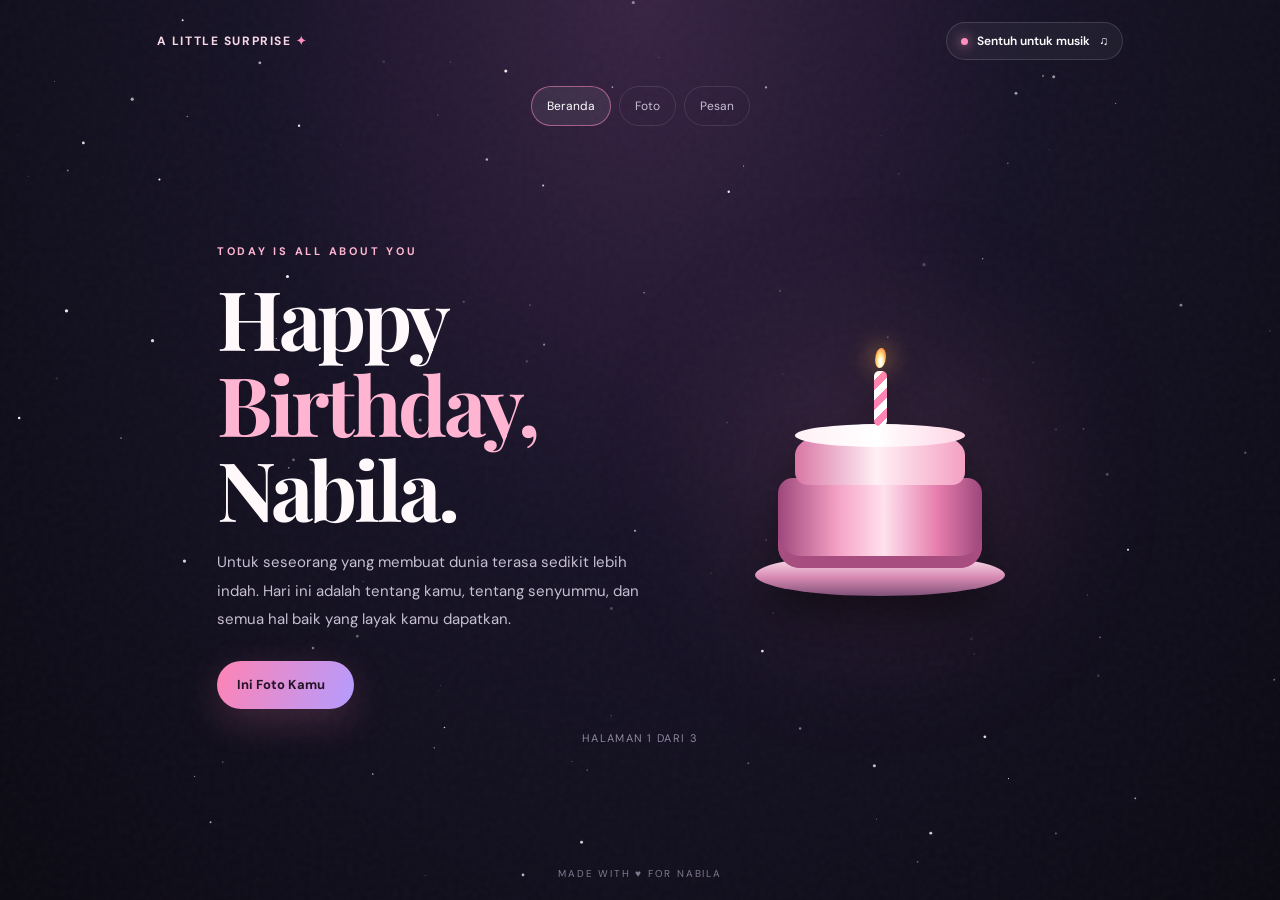
==== index.html @ 0dfed2e5 "Add files via upload" ====
<!DOCTYPE html>
<html lang="id">
<head>
<meta charset="UTF-8">
<meta name="viewport" content="width=device-width, initial-scale=1">
<meta name="theme-color" content="#100d1d">
<title>Untuk Nabila — Selamat Ulang Tahun</title>
<link rel="preconnect" href="https://fonts.googleapis.com">
<link rel="preconnect" href="https://fonts.gstatic.com" crossorigin>
<link href="https://fonts.googleapis.com/css2?family=DM+Sans:wght@400;500;600;700&family=Playfair+Display:wght@500;600;700&display=swap" rel="stylesheet">
<link rel="stylesheet" href="style.css">
</head>
<body>
<canvas id="stars" aria-hidden="true"></canvas><div class="noise" aria-hidden="true"></div>
<div class="site">
<header class="topbar"><a class="brand" href="index.html">A LITTLE SURPRISE <span>✦</span></a><button class="music" id="musicButton" type="button" aria-label="Putar atau hentikan musik"><span class="music-dot"></span><span data-music-label>Putar musik</span> ♫</button></header>
<nav class="page-nav" aria-label="Navigasi halaman"><a href="index.html" aria-current="page">Beranda</a><a href="foto.html">Foto</a><a href="pesan.html">Pesan</a></nav>
<main class="content">
<section class="hero">
<div class="hero-copy"><div class="eyebrow">Today is all about you</div><h1>Happy<span>Birthday,</span>Nabila.</h1><p class="lead">Untuk seseorang yang membuat dunia terasa sedikit lebih indah. Hari ini adalah tentang kamu, tentang senyummu, dan semua hal baik yang layak kamu dapatkan.</p><div class="button-row"><a class="button primary" href="foto.html">Ini Foto Kamu<span aria-hidden="true"></span></a></div></div>
<div class="hero-art" role="img" aria-label="Ilustrasi kue ulang tahun dengan lilin menyala"><div class="cake-glow"></div><div class="cake"><div class="cake-plate"></div><div class="cake-base"></div><div class="cake-top"></div><div class="cake-icing"></div><div class="candle"><div class="flame"></div></div></div></div>
</section>
<div class="page-indicator">HALAMAN 1 DARI 3</div>
</main>
<footer class="footer">MADE WITH ♥ FOR NABILA</footer>
</div>
<div class="music-hint" id="musicHint" role="status" aria-live="polite"></div>
<script src="script.js"></script>
</body>
</html>
---- style.css ----
:root{color-scheme:dark;--bg:#100d1d;--pink:#ff8fbd;--lav:#c5b6ff;--white:#fff9fc;--muted:#c7bfd2}
*{box-sizing:border-box}
html{min-height:100%;scroll-behavior:smooth}
body{margin:0;min-height:100vh;background:radial-gradient(ellipse at 50% 0%,#382344 0%,#171326 43%,#0b0a13 100%);color:var(--white);font-family:'DM Sans',sans-serif;overflow-x:hidden}
#stars,.noise{position:fixed;inset:0;pointer-events:none}
#stars{z-index:0}
.noise{z-index:0;opacity:.1;background-image:url("data:image/svg+xml,%3Csvg viewBox='0 0 180 180' xmlns='http://www.w3.org/2000/svg'%3E%3Cfilter id='n'%3E%3CfeTurbulence type='fractalNoise' baseFrequency='.8' numOctaves='4' stitchTiles='stitch'/%3E%3C/filter%3E%3Crect width='100%25' height='100%25' filter='url(%23n)' opacity='.3'/%3E%3C/svg%3E")}
.site{position:relative;z-index:1;min-height:100vh;display:flex;flex-direction:column}
.topbar{width:min(1120px,100%);margin:0 auto;padding:22px 6%;display:flex;align-items:center;justify-content:space-between;gap:14px}
.brand{color:#f8d8e7;font-size:12px;font-weight:700;letter-spacing:.13em;text-decoration:none;white-space:nowrap}
.brand span{color:var(--pink)}
.music{display:flex;align-items:center;gap:9px;border:1px solid #ffffff24;background:#ffffff0c;color:#fff;padding:10px 14px;border-radius:30px;font:600 12px 'DM Sans',sans-serif;cursor:pointer;backdrop-filter:blur(12px)}
.music-dot{width:7px;height:7px;background:var(--pink);border-radius:50%;box-shadow:0 0 12px var(--pink)}
.page-nav{display:flex;justify-content:center;gap:8px;padding:4px 16px 18px}
.page-nav a{min-height:40px;padding:10px 15px;display:inline-flex;align-items:center;justify-content:center;border:1px solid #ffffff1c;border-radius:30px;color:#c7bfd2;text-decoration:none;font-size:12px;transition:background .2s,color .2s,border-color .2s}
.page-nav a:hover,.page-nav a[aria-current="page"]{color:#fff;background:#ffffff12;border-color:#ff8fbd88}
.content{width:min(1000px,100%);flex:1;margin:0 auto;padding:28px 6% 40px;display:flex;flex-direction:column;justify-content:center}
.eyebrow{color:#ffb6d2;font-size:11px;letter-spacing:.25em;text-transform:uppercase;font-weight:700}
h1,h2,h3{font-family:'Playfair Display',Georgia,serif}
h1{font-size:clamp(46px,8vw,82px);line-height:1.04;letter-spacing:-.04em;margin:17px 0}
h1 span{display:block;color:#ffb4d1}
h2{font-size:clamp(34px,6vw,54px);line-height:1.1;margin:12px 0}
.lead{max-width:570px;color:var(--muted);font-size:15px;line-height:1.9}
.hero{display:grid;grid-template-columns:1.1fr .9fr;gap:32px;align-items:center}
.hero-copy{padding:10px 0}
.hero-art{min-height:390px;display:grid;place-items:center;position:relative}
.cake-glow{position:absolute;width:250px;height:250px;border-radius:50%;background:#e77bad;filter:blur(90px);opacity:.2}
.cake{position:relative;width:250px;height:270px;animation:float 4s ease-in-out infinite;filter:drop-shadow(0 22px 20px #0007)}
.cake-plate{position:absolute;left:0;bottom:15px;width:250px;height:42px;border-radius:50%;background:linear-gradient(#fff1f6,#d88bb4 55%,#805078)}
.cake-base{position:absolute;left:23px;bottom:43px;width:204px;height:90px;border-radius:15px 15px 22px 22px;background:linear-gradient(90deg,#9e477c,#f6a4c6 30%,#ffe1ed 52%,#e67eae 78%,#9d477b);box-shadow:inset 0 -12px 0 #a84d80}
.cake-top{position:absolute;left:40px;bottom:126px;width:170px;height:61px;border-radius:50% 50% 13px 13px;background:linear-gradient(90deg,#d976a5,#fff0f5 48%,#f4a0c2)}
.cake-icing{position:absolute;left:40px;bottom:164px;width:170px;height:23px;border-radius:50%;background:linear-gradient(90deg,#fff0f5,#fff 48%,#ffd4e5)}
.candle{position:absolute;left:119px;bottom:185px;width:13px;height:55px;border-radius:5px;background:repeating-linear-gradient(135deg,#fff 0 7px,#ff83b4 7px 14px)}
.flame{position:absolute;left:1px;top:-23px;width:11px;height:20px;border-radius:60% 40% 60% 40%;background:radial-gradient(ellipse at 50% 70%,#fff 0 15%,#ffe58c 40%,#ff8b42 75%);filter:drop-shadow(0 0 12px #ffb84d);animation:flicker .7s infinite alternate}
.button-row{display:flex;align-items:center;gap:12px;flex-wrap:wrap;margin-top:27px}
.button{min-height:48px;display:inline-flex;align-items:center;justify-content:center;gap:9px;padding:13px 20px;border:1px solid #ffffff2a;border-radius:30px;background:#ffffff0c;color:#fff;text-decoration:none;font:700 13px 'DM Sans',sans-serif;cursor:pointer;transition:transform .2s,background .2s}
.button:hover{transform:translateY(-2px);background:#ffffff18}
.button.primary{border:0;background:linear-gradient(110deg,#ff83b4,#b49cff);color:#241326;box-shadow:0 12px 38px #ff83b433}
.page-indicator{text-align:center;color:#8f879f;font-size:11px;letter-spacing:.12em;margin:12px 0 8px}
.gallery-heading{text-align:center;margin:0 auto 24px}
.gallery-heading .lead{margin:12px auto 0}
.photo-grid{display:grid;grid-template-columns:repeat(4,minmax(0,1fr));gap:14px}
.photo-card{min-width:0;overflow:hidden;position:relative;border:1px solid #ffffff2b;border-radius:20px;background:#21182c;box-shadow:0 20px 50px #0004}
.photo-card img{width:100%;height:clamp(190px,29vw,320px);display:block;object-fit:cover;transition:transform .5s}
.photo-card:hover img{transform:scale(1.04)}
.photo-caption{position:absolute;inset:auto 0 0;padding:38px 13px 13px;background:linear-gradient(transparent,#100d1de8);color:#fff;font-size:12px}
.photo-content{width:min(1040px,100%);padding-top:12px}
.photo-content .gallery-heading{margin-bottom:20px}
.photo-content .gallery-heading h1{font-size:clamp(34px,5vw,52px);margin:8px 0}
.photo-content .gallery-heading h1 span{display:inline;color:#ffb4d1;margin-left:.2em}
.photo-content .gallery-heading .lead{font-size:13px;margin-top:8px}
.memory-viewer{height:clamp(370px,53vh,540px);min-height:370px;position:relative;overflow:hidden;border:1px solid #ffffff30;border-radius:28px;background:linear-gradient(135deg,#472b54,#171326);box-shadow:0 30px 90px #0007;isolation:isolate;touch-action:pan-y}
.memory-slide{position:absolute;inset:0;margin:0;opacity:0;visibility:hidden;transform:scale(1.025);transition:opacity .55s ease,transform 4s ease,visibility .55s}
.memory-slide.is-active{opacity:1;visibility:visible;transform:scale(1)}
.memory-slide img{width:100%;height:100%;display:block;object-fit:cover;object-position:center 42%}
.memory-slide:after{content:"";position:absolute;inset:0;background:linear-gradient(0deg,#100d1df2 0%,#100d1db8 38%,#100d1d05 78%),linear-gradient(90deg,#120d1d42,transparent 65%)}
.memory-slide figcaption{position:absolute;z-index:1;left:clamp(22px,5vw,56px);right:clamp(22px,5vw,56px);bottom:clamp(80px,11vw,100px);color:#fff}
.memory-number{color:#ffe0eb;font-size:11px;font-weight:700;letter-spacing:.18em}
.memory-number i{font-style:normal;color:#ffffffa8}
.memory-slide h2{max-width:580px;font-size:clamp(30px,5vw,48px);margin:10px 0 8px}
.memory-slide figcaption p{max-width:470px;color:#f1e7ef;line-height:1.7;font-size:14px;margin:0}
.memory-controls{position:absolute;z-index:2;left:clamp(16px,4vw,40px);right:clamp(16px,4vw,40px);bottom:18px;display:flex;align-items:center;justify-content:space-between}
.memory-dots,.memory-arrows{display:flex;align-items:center;gap:8px}
.memory-dot,.memory-arrow{border:1px solid #ffffff60;background:#140f20a8;color:#fff;cursor:pointer;backdrop-filter:blur(8px)}
.memory-dot{position:relative;width:32px;height:36px;padding:0;border:0;border-radius:50%;background:transparent}
.memory-dot:before{content:"";position:absolute;top:50%;left:50%;width:8px;height:8px;border-radius:10px;background:#ffffffa8;transform:translate(-50%,-50%);transition:.2s}
.memory-dot[aria-current="true"]:before{width:22px;background:#ffb1d0}
.memory-arrow{width:44px;height:44px;border-radius:50%;font-size:22px;line-height:1}
.memory-dot:hover:before{background:#fff}
.memory-arrow:hover{background:#ff8fbd;color:#241326}
.memory-dot:focus-visible,.memory-arrow:focus-visible,.memory-viewer:focus-visible{outline:2px solid #ffe2ed;outline-offset:3px}
.message-card{max-width:780px;margin:12px auto;padding:clamp(28px,6vw,54px);border:1px solid #ffffff20;border-radius:28px;background:linear-gradient(140deg,#ffffff10,#ffffff05);backdrop-filter:blur(16px);box-shadow:0 25px 80px #0003;text-align:center}
.message-card h1{font-size:clamp(40px,7vw,68px)}
.message-card p{color:#e0d7e5;font-size:15px;line-height:2;margin:16px auto;max-width:620px}
.signature{color:#ffb3d0;font:italic 21px 'Playfair Display',Georgia,serif;margin-top:25px}
.footer{text-align:center;padding:12px 15px 20px;color:#81798f;font-size:10px;letter-spacing:.18em}
.music-hint{position:fixed;z-index:3;left:50%;bottom:18px;transform:translate(-50%,14px);padding:11px 16px;border:1px solid #ffffff24;border-radius:24px;background:#21182c;color:#fff;font-size:12px;opacity:0;pointer-events:none;transition:opacity .2s,transform .2s}
.music-hint.show{opacity:1;transform:translate(-50%,0)}
@keyframes float{0%,100%{transform:translateY(0)}50%{transform:translateY(-12px)}}
@keyframes flicker{to{transform:rotate(-8deg) scale(.9);filter:drop-shadow(0 0 18px #ffc24a)}}
@media(max-width:700px){.topbar{padding:17px 5%}.page-nav{gap:5px;padding:3px 10px 12px}.page-nav a{padding:9px 12px;font-size:11px}.content{padding:24px 6% 32px}.hero{grid-template-columns:1fr;gap:0;text-align:center}.hero-copy{padding:12px 0 0}.hero-copy .lead{margin-left:auto;margin-right:auto}.hero-copy .button-row{justify-content:center}.hero-art{min-height:290px}.cake{transform:scale(.82)}.photo-grid{grid-template-columns:repeat(2,minmax(0,1fr));gap:10px}.photo-card{border-radius:16px}.photo-card img{height:clamp(190px,58vw,290px)}.photo-caption{font-size:11px;padding:32px 10px 10px}.gallery-heading{margin-bottom:20px}.gallery-heading .lead{font-size:14px}.photo-content{padding:17px 16px 27px}.photo-content .gallery-heading{margin-bottom:17px}.photo-content .gallery-heading h1 span{display:block;margin-left:0}.memory-viewer{height:min(61vh,520px);min-height:390px;border-radius:22px}.memory-slide img{object-position:center 40%}.memory-slide:after{background:linear-gradient(0deg,#100d1df5 0%,#100d1dc4 40%,#100d1d02 82%)}.memory-slide figcaption{left:21px;right:21px;bottom:91px}.memory-slide h2{font-size:clamp(29px,8vw,40px);margin:9px 0}.memory-slide figcaption p{font-size:13px;line-height:1.6}.memory-controls{left:13px;right:13px;bottom:11px}.memory-arrow{width:42px;height:42px}.photo-content>.button-row{margin-top:19px!important}.message-card{padding:30px 21px}.message-card p{font-size:14px;line-height:1.85}}
@media(max-width:360px){.brand{font-size:10px}.music{padding:9px 10px}.page-nav a{padding:8px 9px}.photo-card img{height:190px}.photo-content{padding-right:12px;padding-left:12px}.memory-viewer{min-height:370px}}
@media(prefers-reduced-motion:reduce){*,*:before,*:after{animation-duration:.01ms!important;animation-iteration-count:1!important;scroll-behavior:auto!important;transition:none!important}}
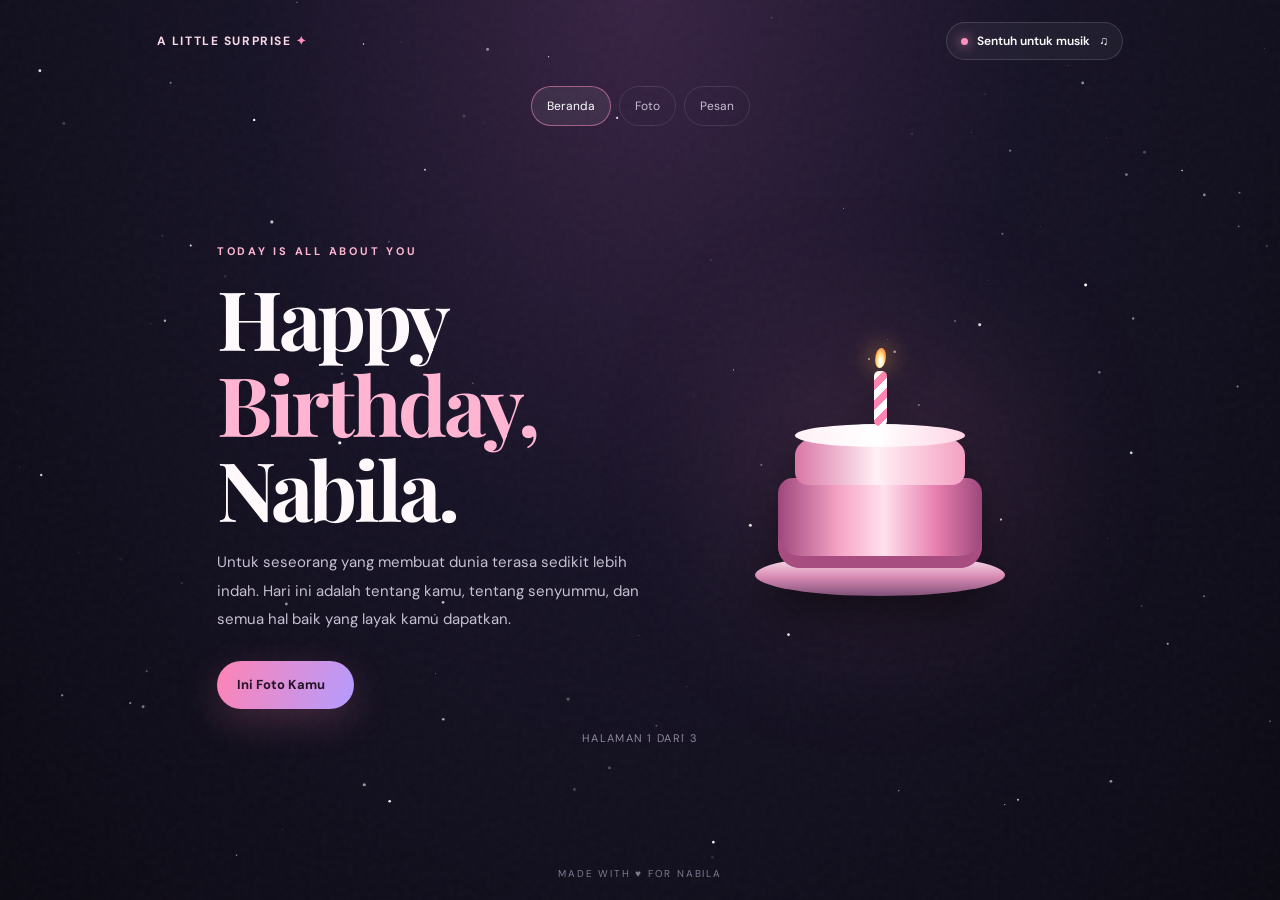
==== commit 083cef40: "Update index.html" ====
--- a/index.html
+++ b/index.html
@@ -5,6 +5,9 @@
 <meta name="viewport" content="width=device-width, initial-scale=1">
 <meta name="theme-color" content="#100d1d">
 <title>Untuk Nabila — Selamat Ulang Tahun</title>
+
+<link rel="icon" type="image/png" href="https://img.icons8.com/?size=100&id=64056&format=png&color=000000">
+
 <link rel="preconnect" href="https://fonts.googleapis.com">
 <link rel="preconnect" href="https://fonts.gstatic.com" crossorigin>
 <link href="https://fonts.googleapis.com/css2?family=DM+Sans:wght@400;500;600;700&family=Playfair+Display:wght@500;600;700&display=swap" rel="stylesheet">
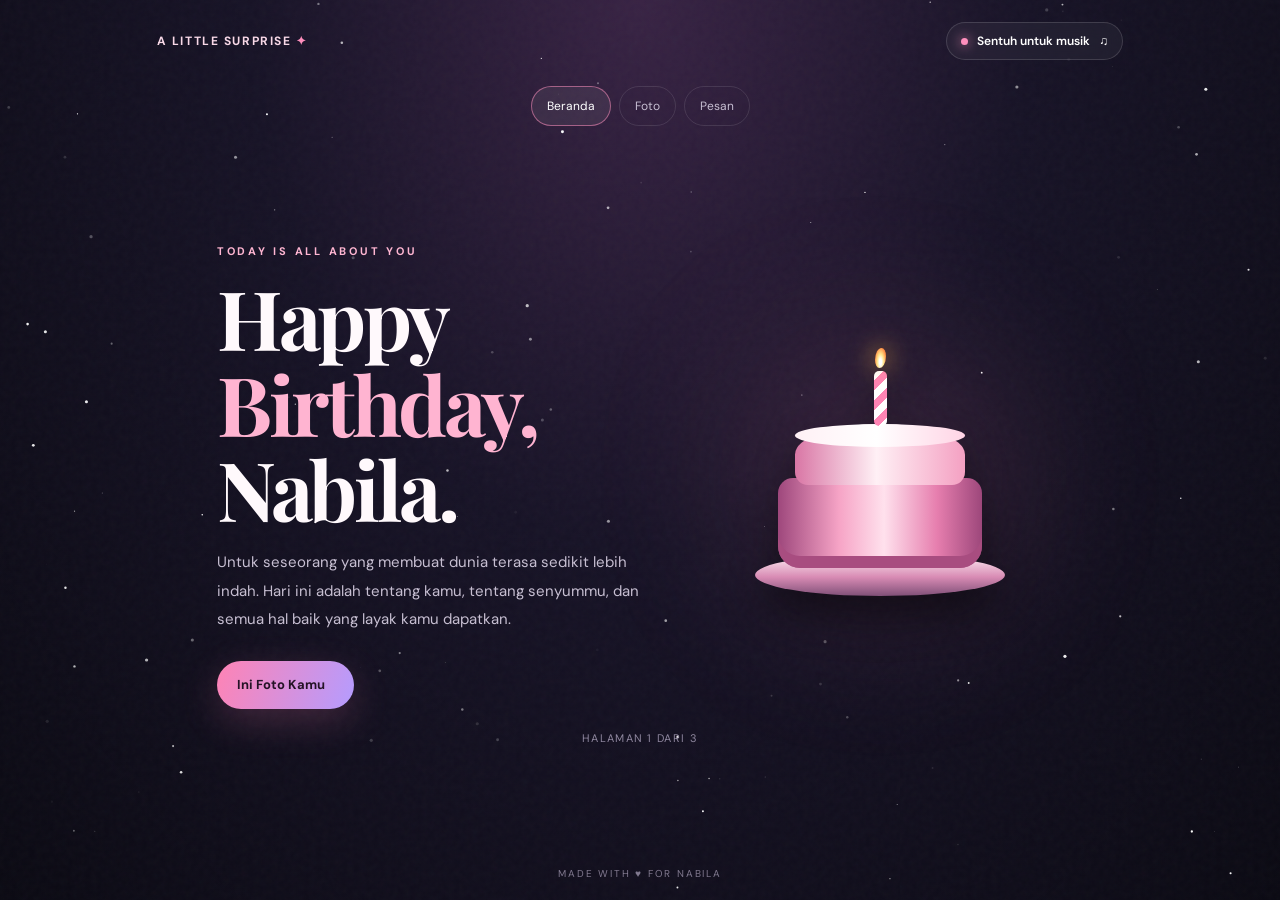
==== commit b04979a9: "Update index.html" ====
--- a/index.html
+++ b/index.html
@@ -6,7 +6,7 @@
 <meta name="theme-color" content="#100d1d">
 <title>Untuk Nabila — Selamat Ulang Tahun</title>
 
-<link rel="icon" type="image/png" href="https://img.icons8.com/?size=100&id=64056&format=png&color=000000">
+<link rel="icon" type="image/png" href="../img/favicon.png">
 
 <link rel="preconnect" href="https://fonts.googleapis.com">
 <link rel="preconnect" href="https://fonts.gstatic.com" crossorigin>
